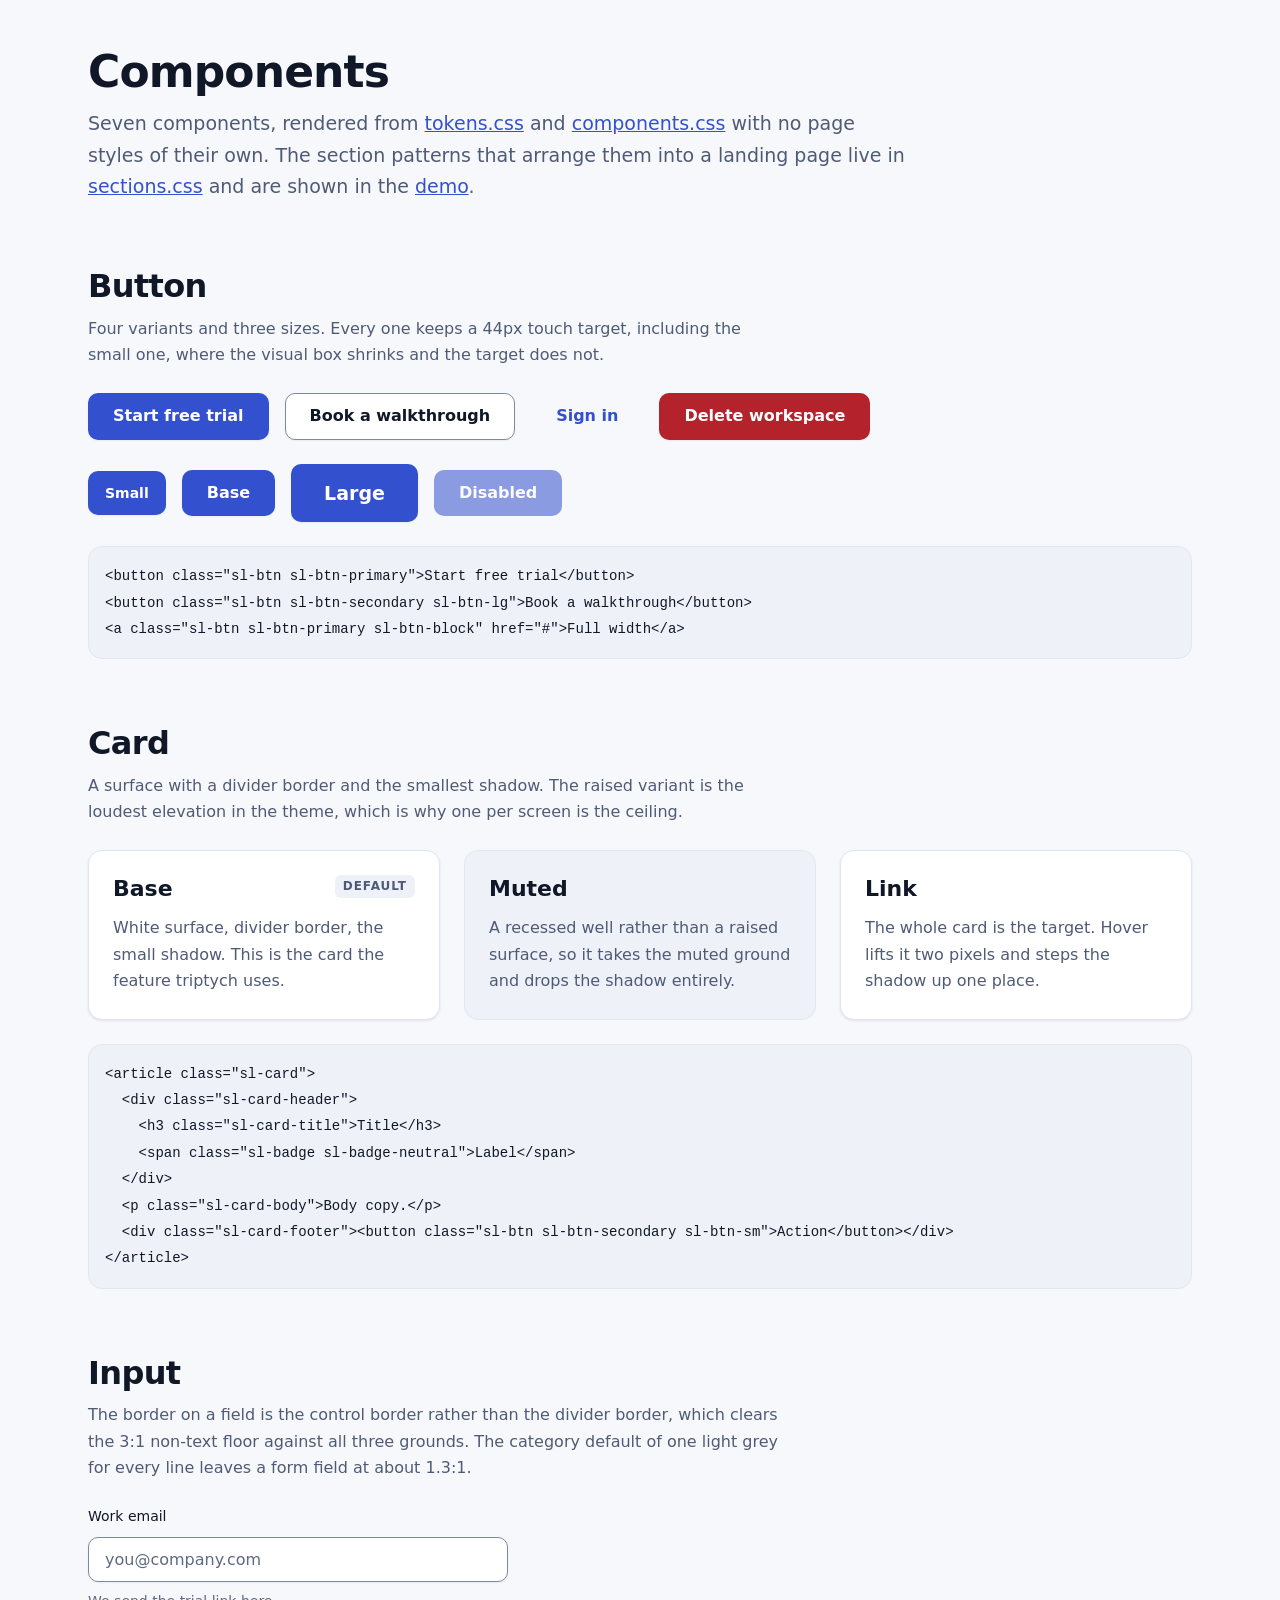
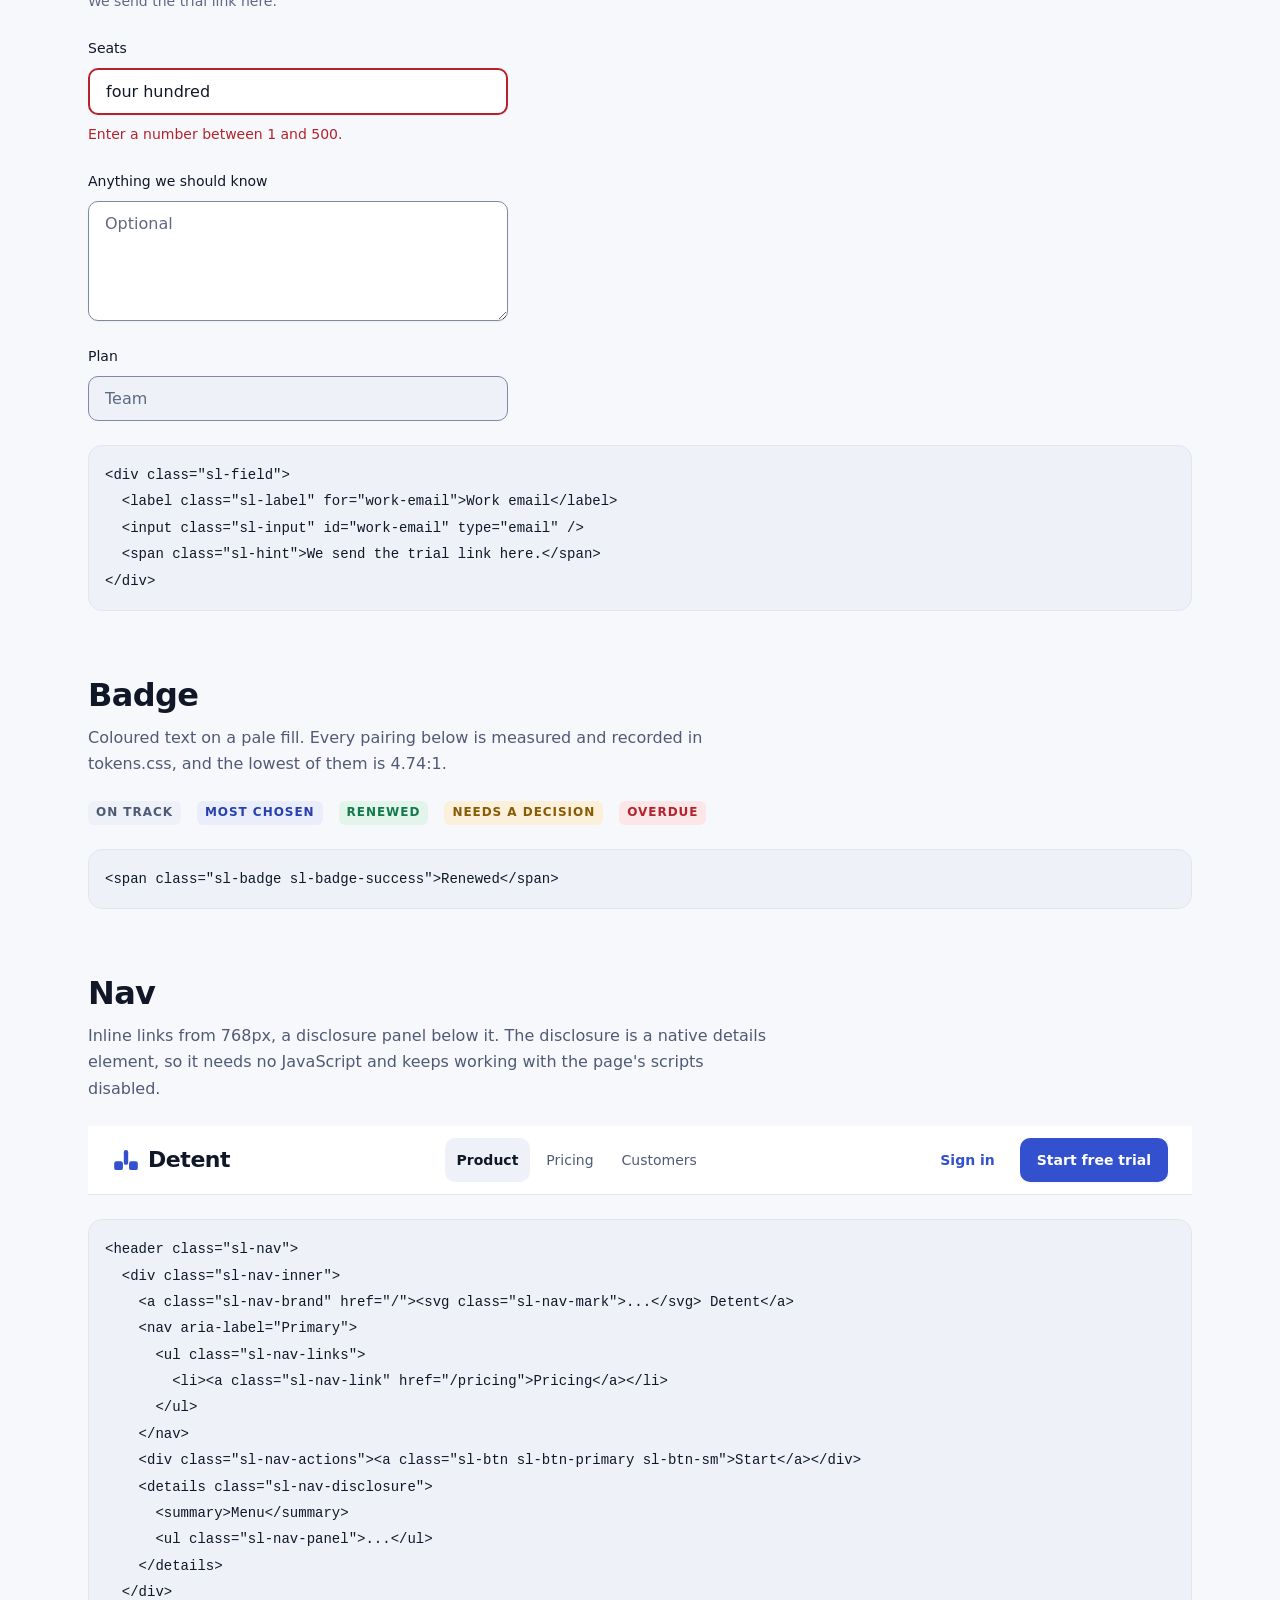
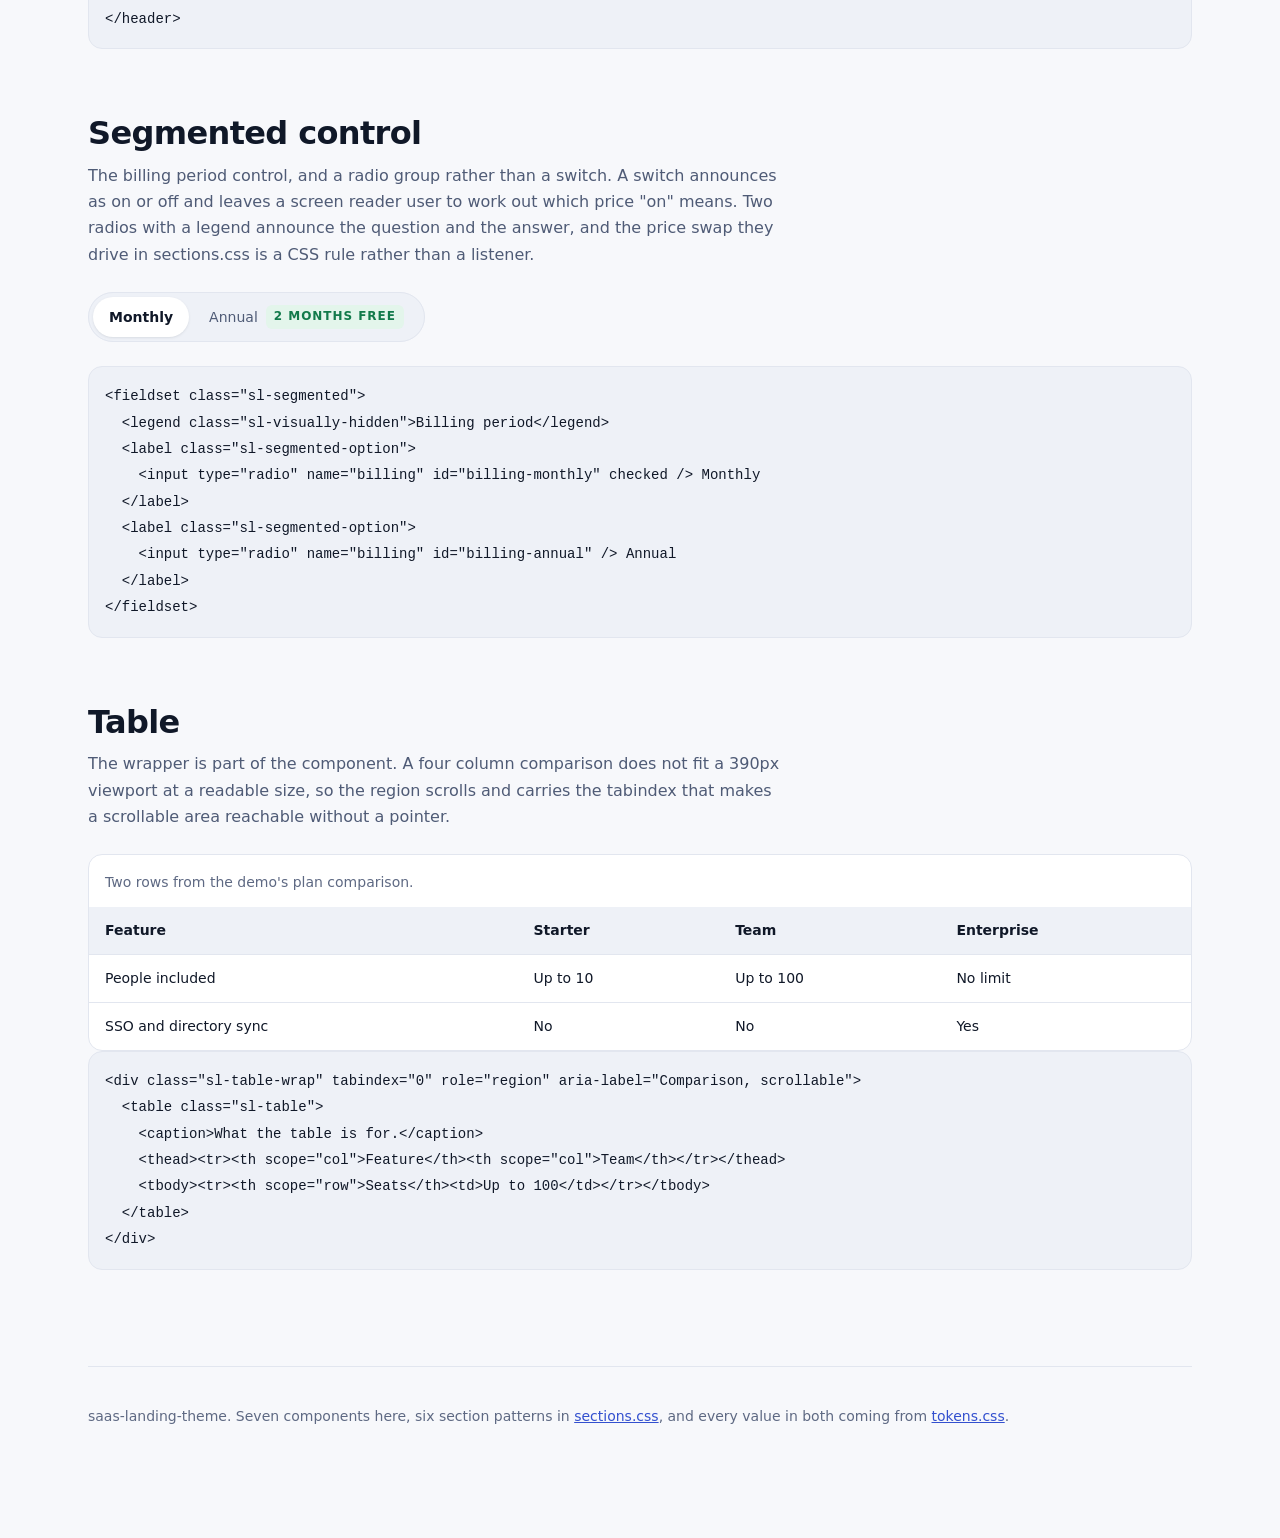
==== components/index.html @ eacadf8d "feat(components): seven components, the section layer, and Detent Seven components rather than the f" ====
<!doctype html>
<html lang="en">
  <head>
    <meta charset="utf-8" />
    <meta name="viewport" content="width=device-width, initial-scale=1" />
    <title>Components | saas-landing-theme</title>
    <meta
      name="description"
      content="The seven components of saas-landing-theme, rendered live with the markup to copy."
    />

    <!-- The real token file and the real component file, in that order. This
         page holds no copy of either. -->
    <link rel="stylesheet" href="../tokens/tokens.css" />
    <link rel="stylesheet" href="./components.css" />

    <style>
      /* Page chrome for this gallery only. Tokens throughout, no literals. */
      *,
      *::before,
      *::after {
        box-sizing: border-box;
      }

      body {
        margin: 0;
        background: var(--sl-ground);
        color: var(--sl-ink);
        font-family: var(--sl-font-sans);
        font-size: var(--sl-text-body);
        line-height: var(--sl-leading-body);
        -webkit-font-smoothing: antialiased;
      }

      .wrap {
        max-width: var(--sl-container);
        margin: 0 auto;
        padding: var(--sl-space-12) var(--sl-space-4) var(--sl-space-24);
      }

      @media (min-width: 768px) {
        .wrap {
          padding-left: var(--sl-space-6);
          padding-right: var(--sl-space-6);
        }
      }

      h1 {
        margin: 0 0 var(--sl-space-3);
        font-size: var(--sl-text-h1);
        font-weight: var(--sl-weight-bold);
        line-height: var(--sl-leading-tight);
        letter-spacing: var(--sl-tracking-tight);
      }

      .page-lead {
        max-width: var(--sl-measure);
        margin: 0 0 var(--sl-space-12);
        font-size: var(--sl-text-lead);
        color: var(--sl-ink-muted);
      }

      section {
        margin-top: var(--sl-space-16);
      }

      h2 {
        margin: 0 0 var(--sl-space-2);
        font-size: var(--sl-text-h2);
        font-weight: var(--sl-weight-bold);
        line-height: var(--sl-leading-snug);
        letter-spacing: var(--sl-tracking-tight);
      }

      .note {
        max-width: var(--sl-measure);
        margin: 0 0 var(--sl-space-6);
        color: var(--sl-ink-muted);
      }

      .row {
        display: flex;
        flex-wrap: wrap;
        align-items: center;
        gap: var(--sl-space-4);
        margin-bottom: var(--sl-space-6);
      }

      .grid {
        display: grid;
        gap: var(--sl-space-6);
        margin-bottom: var(--sl-space-6);
        grid-template-columns: 1fr;
      }

      @media (min-width: 768px) {
        .grid {
          grid-template-columns: var(--sl-grid-triptych);
        }
      }

      .stack {
        display: grid;
        gap: var(--sl-space-6);
        max-width: 420px;
        margin-bottom: var(--sl-space-6);
      }

      pre {
        overflow-x: auto;
        margin: 0;
        padding: var(--sl-space-4);
        background: var(--sl-surface-muted);
        border: var(--sl-border-width) solid var(--sl-border);
        border-radius: var(--sl-radius-lg);
      }

      code {
        font-family: var(--sl-font-mono);
        font-size: var(--sl-text-sm);
        line-height: var(--sl-leading-body);
      }

      a {
        color: var(--sl-brand);
      }

      footer {
        margin-top: var(--sl-space-24);
        padding-top: var(--sl-space-6);
        border-top: var(--sl-border-width) solid var(--sl-border);
        color: var(--sl-ink-subtle);
        font-size: var(--sl-text-sm);
      }
    </style>
  </head>

  <body>
    <div class="wrap">
      <h1>Components</h1>
      <p class="page-lead">
        Seven components, rendered from
        <a href="../tokens/tokens.css">tokens.css</a> and
        <a href="./components.css">components.css</a> with no page styles of
        their own. The section patterns that arrange them into a landing page
        live in <a href="./sections.css">sections.css</a> and are shown in the
        <a href="../demo/index.html">demo</a>.
      </p>

      <!-- ================================================================ -->
      <section id="button">
        <h2>Button</h2>
        <p class="note">
          Four variants and three sizes. Every one keeps a 44px touch target,
          including the small one, where the visual box shrinks and the target
          does not.
        </p>

        <div class="row">
          <button class="sl-btn sl-btn-primary" type="button">Start free trial</button>
          <button class="sl-btn sl-btn-secondary" type="button">Book a walkthrough</button>
          <button class="sl-btn sl-btn-ghost" type="button">Sign in</button>
          <button class="sl-btn sl-btn-danger" type="button">Delete workspace</button>
        </div>

        <div class="row">
          <button class="sl-btn sl-btn-primary sl-btn-sm" type="button">Small</button>
          <button class="sl-btn sl-btn-primary" type="button">Base</button>
          <button class="sl-btn sl-btn-primary sl-btn-lg" type="button">Large</button>
          <button class="sl-btn sl-btn-primary" type="button" disabled>Disabled</button>
        </div>

        <pre><code>&lt;button class="sl-btn sl-btn-primary"&gt;Start free trial&lt;/button&gt;
&lt;button class="sl-btn sl-btn-secondary sl-btn-lg"&gt;Book a walkthrough&lt;/button&gt;
&lt;a class="sl-btn sl-btn-primary sl-btn-block" href="#"&gt;Full width&lt;/a&gt;</code></pre>
      </section>

      <!-- ================================================================ -->
      <section id="card">
        <h2>Card</h2>
        <p class="note">
          A surface with a divider border and the smallest shadow. The raised
          variant is the loudest elevation in the theme, which is why one per
          screen is the ceiling.
        </p>

        <div class="grid">
          <article class="sl-card">
            <div class="sl-card-header">
              <h3 class="sl-card-title">Base</h3>
              <span class="sl-badge sl-badge-neutral">Default</span>
            </div>
            <p class="sl-card-body">
              White surface, divider border, the small shadow. This is the
              card the feature triptych uses.
            </p>
          </article>

          <article class="sl-card sl-card-muted">
            <div class="sl-card-header">
              <h3 class="sl-card-title">Muted</h3>
            </div>
            <p class="sl-card-body">
              A recessed well rather than a raised surface, so it takes the
              muted ground and drops the shadow entirely.
            </p>
          </article>

          <a class="sl-card sl-card-link" href="#card">
            <div class="sl-card-header">
              <h3 class="sl-card-title">Link</h3>
            </div>
            <p class="sl-card-body">
              The whole card is the target. Hover lifts it two pixels and
              steps the shadow up one place.
            </p>
          </a>
        </div>

        <pre><code>&lt;article class="sl-card"&gt;
  &lt;div class="sl-card-header"&gt;
    &lt;h3 class="sl-card-title"&gt;Title&lt;/h3&gt;
    &lt;span class="sl-badge sl-badge-neutral"&gt;Label&lt;/span&gt;
  &lt;/div&gt;
  &lt;p class="sl-card-body"&gt;Body copy.&lt;/p&gt;
  &lt;div class="sl-card-footer"&gt;&lt;button class="sl-btn sl-btn-secondary sl-btn-sm"&gt;Action&lt;/button&gt;&lt;/div&gt;
&lt;/article&gt;</code></pre>
      </section>

      <!-- ================================================================ -->
      <section id="input">
        <h2>Input</h2>
        <p class="note">
          The border on a field is the control border rather than the divider
          border, which clears the 3:1 non-text floor against all three
          grounds. The category default of one light grey for every line
          leaves a form field at about 1.3:1.
        </p>

        <div class="stack">
          <div class="sl-field">
            <label class="sl-label" for="work-email">Work email</label>
            <input class="sl-input" id="work-email" type="email" placeholder="you@company.com" />
            <span class="sl-hint">We send the trial link here.</span>
          </div>

          <div class="sl-field">
            <label class="sl-label" for="seats">Seats</label>
            <input
              class="sl-input"
              id="seats"
              type="text"
              value="four hundred"
              aria-invalid="true"
              aria-describedby="seats-error"
            />
            <span class="sl-error" id="seats-error">Enter a number between 1 and 500.</span>
          </div>

          <div class="sl-field">
            <label class="sl-label" for="notes">Anything we should know</label>
            <textarea class="sl-input" id="notes" rows="3" placeholder="Optional"></textarea>
          </div>

          <div class="sl-field">
            <label class="sl-label" for="plan-locked">Plan</label>
            <input class="sl-input" id="plan-locked" type="text" value="Team" disabled />
          </div>
        </div>

        <pre><code>&lt;div class="sl-field"&gt;
  &lt;label class="sl-label" for="work-email"&gt;Work email&lt;/label&gt;
  &lt;input class="sl-input" id="work-email" type="email" /&gt;
  &lt;span class="sl-hint"&gt;We send the trial link here.&lt;/span&gt;
&lt;/div&gt;</code></pre>
      </section>

      <!-- ================================================================ -->
      <section id="badge">
        <h2>Badge</h2>
        <p class="note">
          Coloured text on a pale fill. Every pairing below is measured and
          recorded in tokens.css, and the lowest of them is 4.74:1.
        </p>

        <div class="row">
          <span class="sl-badge sl-badge-neutral">On track</span>
          <span class="sl-badge sl-badge-brand">Most chosen</span>
          <span class="sl-badge sl-badge-success">Renewed</span>
          <span class="sl-badge sl-badge-warning">Needs a decision</span>
          <span class="sl-badge sl-badge-danger">Overdue</span>
        </div>

        <pre><code>&lt;span class="sl-badge sl-badge-success"&gt;Renewed&lt;/span&gt;</code></pre>
      </section>

      <!-- ================================================================ -->
      <section id="nav">
        <h2>Nav</h2>
        <p class="note">
          Inline links from 768px, a disclosure panel below it. The disclosure
          is a native details element, so it needs no JavaScript and keeps
          working with the page's scripts disabled.
        </p>

        <div style="margin-bottom: var(--sl-space-6)">
          <header class="sl-nav" style="position: static">
            <div class="sl-nav-inner">
              <a class="sl-nav-brand" href="#nav">
                <svg class="sl-nav-mark" viewBox="0 0 32 32" fill="currentColor" aria-hidden="true">
                  <rect x="2.5" y="17.5" width="10" height="10" rx="2.5" />
                  <rect x="19.5" y="17.5" width="10" height="10" rx="2.5" />
                  <rect x="13.5" y="4.5" width="5" height="17" rx="2.5" />
                </svg>
                Detent
              </a>

              <nav aria-label="Gallery example">
                <ul class="sl-nav-links">
                  <li><a class="sl-nav-link" href="#nav" aria-current="page">Product</a></li>
                  <li><a class="sl-nav-link" href="#nav">Pricing</a></li>
                  <li><a class="sl-nav-link" href="#nav">Customers</a></li>
                </ul>
              </nav>

              <div class="sl-nav-actions">
                <a class="sl-btn sl-btn-ghost sl-btn-sm" href="#nav">Sign in</a>
                <a class="sl-btn sl-btn-primary sl-btn-sm" href="#nav">Start free trial</a>
              </div>

              <details class="sl-nav-disclosure">
                <summary>Menu</summary>
                <ul class="sl-nav-panel">
                  <li><a class="sl-nav-link" href="#nav" aria-current="page">Product</a></li>
                  <li><a class="sl-nav-link" href="#nav">Pricing</a></li>
                  <li><a class="sl-nav-link" href="#nav">Customers</a></li>
                </ul>
              </details>
            </div>
          </header>
        </div>

        <pre><code>&lt;header class="sl-nav"&gt;
  &lt;div class="sl-nav-inner"&gt;
    &lt;a class="sl-nav-brand" href="/"&gt;&lt;svg class="sl-nav-mark"&gt;...&lt;/svg&gt; Detent&lt;/a&gt;
    &lt;nav aria-label="Primary"&gt;
      &lt;ul class="sl-nav-links"&gt;
        &lt;li&gt;&lt;a class="sl-nav-link" href="/pricing"&gt;Pricing&lt;/a&gt;&lt;/li&gt;
      &lt;/ul&gt;
    &lt;/nav&gt;
    &lt;div class="sl-nav-actions"&gt;&lt;a class="sl-btn sl-btn-primary sl-btn-sm"&gt;Start&lt;/a&gt;&lt;/div&gt;
    &lt;details class="sl-nav-disclosure"&gt;
      &lt;summary&gt;Menu&lt;/summary&gt;
      &lt;ul class="sl-nav-panel"&gt;...&lt;/ul&gt;
    &lt;/details&gt;
  &lt;/div&gt;
&lt;/header&gt;</code></pre>
      </section>

      <!-- ================================================================ -->
      <section id="segmented">
        <h2>Segmented control</h2>
        <p class="note">
          The billing period control, and a radio group rather than a switch.
          A switch announces as on or off and leaves a screen reader user to
          work out which price "on" means. Two radios with a legend announce
          the question and the answer, and the price swap they drive in
          sections.css is a CSS rule rather than a listener.
        </p>

        <div class="row">
          <fieldset class="sl-segmented">
            <legend class="sl-visually-hidden">Billing period</legend>
            <label class="sl-segmented-option">
              <input type="radio" name="gallery-billing" checked />
              Monthly
            </label>
            <label class="sl-segmented-option">
              <input type="radio" name="gallery-billing" />
              Annual
              <span class="sl-badge sl-badge-success">2 months free</span>
            </label>
          </fieldset>
        </div>

        <pre><code>&lt;fieldset class="sl-segmented"&gt;
  &lt;legend class="sl-visually-hidden"&gt;Billing period&lt;/legend&gt;
  &lt;label class="sl-segmented-option"&gt;
    &lt;input type="radio" name="billing" id="billing-monthly" checked /&gt; Monthly
  &lt;/label&gt;
  &lt;label class="sl-segmented-option"&gt;
    &lt;input type="radio" name="billing" id="billing-annual" /&gt; Annual
  &lt;/label&gt;
&lt;/fieldset&gt;</code></pre>
      </section>

      <!-- ================================================================ -->
      <section id="table">
        <h2>Table</h2>
        <p class="note">
          The wrapper is part of the component. A four column comparison does
          not fit a 390px viewport at a readable size, so the region scrolls
          and carries the tabindex that makes a scrollable area reachable
          without a pointer.
        </p>

        <div class="sl-table-wrap" tabindex="0" role="region" aria-label="Example comparison, scrollable">
          <table class="sl-table">
            <caption>Two rows from the demo's plan comparison.</caption>
            <thead>
              <tr>
                <th scope="col">Feature</th>
                <th scope="col">Starter</th>
                <th scope="col">Team</th>
                <th scope="col">Enterprise</th>
              </tr>
            </thead>
            <tbody>
              <tr>
                <th scope="row">People included</th>
                <td class="sl-table-num">Up to 10</td>
                <td class="sl-table-num">Up to 100</td>
                <td>No limit</td>
              </tr>
              <tr>
                <th scope="row">SSO and directory sync</th>
                <td>No</td>
                <td>No</td>
                <td>Yes</td>
              </tr>
            </tbody>
          </table>
        </div>

        <pre><code>&lt;div class="sl-table-wrap" tabindex="0" role="region" aria-label="Comparison, scrollable"&gt;
  &lt;table class="sl-table"&gt;
    &lt;caption&gt;What the table is for.&lt;/caption&gt;
    &lt;thead&gt;&lt;tr&gt;&lt;th scope="col"&gt;Feature&lt;/th&gt;&lt;th scope="col"&gt;Team&lt;/th&gt;&lt;/tr&gt;&lt;/thead&gt;
    &lt;tbody&gt;&lt;tr&gt;&lt;th scope="row"&gt;Seats&lt;/th&gt;&lt;td&gt;Up to 100&lt;/td&gt;&lt;/tr&gt;&lt;/tbody&gt;
  &lt;/table&gt;
&lt;/div&gt;</code></pre>
      </section>

      <footer>
        <p>
          saas-landing-theme. Seven components here, six section patterns in
          <a href="./sections.css">sections.css</a>, and every value in both
          coming from <a href="../tokens/tokens.css">tokens.css</a>.
        </p>
      </footer>
    </div>
  </body>
</html>
---- tokens/tokens.css ----
/* ==========================================================================
   saas-landing-theme / tokens
   --------------------------------------------------------------------------
   This file is the single source of truth. Every literal value in the theme
   lives here exactly once. The Tailwind adapters next to it (theme.css for
   v4, preset.js for v3) hold no values of their own; they point at these
   custom properties with var().

   Each group is annotated with the creative-direction axis the choice serves.
   The four axes are tone register, aesthetic philosophy, audience
   relationship, and sensory ambition. Read them at
   https://rampstack.co/framework/creative-direction

   This register is the category convention, so the tokens carry no unusual
   value. What they carry is the arithmetic: a spacing scale that stays on
   one rhythm, a type scale with real distance between steps, and colours
   measured rather than eyeballed. Contrast ratios in the comments are WCAG
   2.1 relative-luminance figures against the ground or the fill named. Every
   text pairing here clears AA, and every line that has to be seen to operate
   a control clears the 3:1 non-text floor.
   ========================================================================== */

:root {
  /* ----------------------------------------------------------------------
     GROUND AND INK
     Aesthetic philosophy axis. A cool near-white rather than pure white, so
     a white card reads as a raised surface without needing a heavy shadow to
     say so. That one relationship is what lets the elevation stay as light
     as it does further down this file. Ink is a blued near-black; a pure
     #000 on a cool ground reads as a rendering artifact rather than as text.
     ---------------------------------------------------------------------- */
  --sl-ground: #f7f8fb;         /* page background */
  --sl-surface: #ffffff;        /* cards, panels, the nav bar */
  --sl-surface-muted: #eef1f7;  /* table stripes, code, recessed wells */
  --sl-surface-invert: #1b2a63; /* the one dark band per page */

  --sl-ink: #101828;            /* headings and body. 16.71:1 on ground */
  --sl-ink-muted: #4f5b76;      /* supporting prose. 6.40:1 on ground */
  --sl-ink-subtle: #5e6983;     /* captions, legal, table labels. 5.17:1 on ground */
  --sl-ink-invert: #ffffff;     /* on surface-invert: 13.48:1 */
  --sl-ink-invert-muted: #c9d3f5; /* on surface-invert:  9.06:1 */

  /* ----------------------------------------------------------------------
     THE BRAND ACCENT
     Tone register axis. One accent, three values, no second hue. A landing
     page in this register asks the reader to find the primary action on
     every screen, and a palette with two competing accents makes that a
     search. The blue is a shade off the category default on purpose: warm
     enough to read as chosen, conventional enough that nobody has to learn
     what it means.
     ---------------------------------------------------------------------- */
  --sl-brand: #3350cf;          /* white text: 6.58:1. On ground: 6.20:1 */
  --sl-brand-strong: #2740ad;   /* hover and active. White text: 8.67:1 */
  --sl-brand-soft: #eaeefc;     /* badge and callout fill. Brand text on it: 5.69:1 */
  --sl-brand-ink: #ffffff;

  /* ----------------------------------------------------------------------
     SEMANTIC COLOURS
     Aesthetic philosophy axis. Three states, each a text-weight colour with
     a pale fill to sit on, because the badge in this register is coloured
     text on a tint rather than a saturated block. The text colour is the one
     measured; the fill is chosen to keep it above 4.5:1.
     ---------------------------------------------------------------------- */
  --sl-success: #127a4b;        /* on its soft fill: 4.74:1. On surface: 5.37:1 */
  --sl-success-soft: #e3f5eb;
  --sl-warning: #8a5a05;        /* on its soft fill: 5.24:1. On surface: 5.92:1 */
  --sl-warning-soft: #fbf0da;
  --sl-danger: #b4232c;         /* on its soft fill: 5.50:1. On surface: 6.53:1 */
  --sl-danger-soft: #fbe7e8;
  --sl-danger-ink: #ffffff;     /* on danger: 6.53:1 */

  /* ----------------------------------------------------------------------
     LINES
     Audience relationship axis. Two border colours, and the split between
     them is the part of this register that most implementations get wrong.
     A divider is decoration and may be as light as it likes. A line that
     tells the reader where an input begins is information, and WCAG 1.4.11
     puts a 3:1 floor under it. The category default of a single #d1d5db for
     both fails that floor at about 1.3:1, which is why form fields on so
     many otherwise careful sites disappear in daylight.
     ---------------------------------------------------------------------- */
  --sl-border: #e2e6ef;         /* dividers and card edges. Decorative */
  --sl-border-control: #7d8aa2; /* inputs and controls. 3.48:1 on surface, 3.28:1 on ground */

  --sl-border-width: 1px;       /* the working weight */
  --sl-border-width-strong: 2px;/* the selected plan, the focused field */

  /* ----------------------------------------------------------------------
     ELEVATION
     Sensory ambition axis. Four steps, none above 0.12 alpha, all of them
     small. The shadow in this register separates a surface from the ground
     and stops there; a large soft shadow reads as a card floating in a room
     and moves the page toward a position it is not at. Each step is two
     shadows, a tight contact shadow and a wider ambient one, which is what
     keeps the edge crisp while the spread stays soft.
     ---------------------------------------------------------------------- */
  --sl-shadow-xs: 0 1px 2px 0 rgba(16, 24, 40, 0.05);
  --sl-shadow-sm: 0 1px 3px 0 rgba(16, 24, 40, 0.08),
    0 1px 2px -1px rgba(16, 24, 40, 0.06);
  --sl-shadow-md: 0 4px 12px -2px rgba(16, 24, 40, 0.10),
    0 2px 4px -2px rgba(16, 24, 40, 0.06);
  --sl-shadow-lg: 0 12px 28px -6px rgba(16, 24, 40, 0.12),
    0 4px 8px -4px rgba(16, 24, 40, 0.06);

  /* ----------------------------------------------------------------------
     GRADIENT
     Sensory ambition axis. Two gradients in the whole theme, both of them
     washes rather than events. The ground wash runs the brand tint out of
     the top of the page over about six hundred pixels, which is long enough
     that the reader registers warmth without being able to point at where it
     ends. The invert wash gives the dark band a direction to sit on.
     ---------------------------------------------------------------------- */
  --sl-gradient-ground: linear-gradient(
    180deg,
    var(--sl-brand-soft) 0%,
    var(--sl-ground) 100%
  );
  --sl-gradient-invert: linear-gradient(
    135deg,
    var(--sl-surface-invert) 0%,
    var(--sl-brand-strong) 100%
  );

  /* ----------------------------------------------------------------------
     RADIUS
     Audience relationship axis. Medium radii are the Peer setting. Square
     corners address the reader as an operator working a console; pill
     corners on a button address them as someone being sold to. The scale
     climbs with the size of the box so the visual curve stays constant:
     a 10px radius on a 44px button and a 20px radius on a 480px card read
     as the same corner.
     ---------------------------------------------------------------------- */
  --sl-radius-sm: 6px;      /* badges, chips, table cells */
  --sl-radius: 10px;        /* buttons, inputs, segmented controls */
  --sl-radius-lg: 14px;     /* cards, panels */
  --sl-radius-xl: 20px;     /* the pricing plan, the product frame */
  --sl-radius-pill: 999px;  /* avatars and the billing switch track only */

  /* ----------------------------------------------------------------------
     TYPE
     Tone register axis. System fonts, so the theme loads no webfont and
     makes no network request. The scale is where a Conversational tone gets
     made: the step from body to lead is small enough to read as the same
     voice speaking, and the step from h2 to display is large enough that the
     hero does not have to shout to be the hero. Weights stop at 700, because
     an 800 display weight against 400 body is the jump that reads as
     Playful, and this register is one position warmer than measured, not
     two.
     ---------------------------------------------------------------------- */
  --sl-font-sans: ui-sans-serif, system-ui, -apple-system, "Segoe UI", Roboto,
    "Helvetica Neue", Arial, sans-serif;
  --sl-font-mono: ui-monospace, SFMono-Regular, "SF Mono", Menlo, Consolas,
    "Liberation Mono", monospace;

  --sl-weight-body: 400;
  --sl-weight-medium: 500;
  --sl-weight-semibold: 600;
  --sl-weight-bold: 700;

  --sl-text-display: 3.5rem;   /* 56px, the hero headline */
  --sl-text-h1: 2.75rem;       /* 44px */
  --sl-text-h2: 2rem;          /* 32px, the section headline */
  --sl-text-h3: 1.375rem;      /* 22px, the card and plan title */
  --sl-text-lead: 1.1875rem;   /* 19px, the sentence under a headline */
  --sl-text-body: 1rem;        /* 16px, the floor for form inputs on iOS */
  --sl-text-sm: 0.875rem;      /* 14px, the floor for any body content */
  --sl-text-xs: 0.75rem;       /* 12px, eyebrows and badges only, never prose */

  --sl-leading-tight: 1.1;   /* display and h1 */
  --sl-leading-snug: 1.3;    /* h2, h3, card titles */
  --sl-leading-body: 1.65;   /* prose, and the reason the page feels calm */

  --sl-tracking-tight: -0.02em; /* display sizes only */
  --sl-tracking-wide: 0.08em;   /* the eyebrow above a section headline */

  /* ----------------------------------------------------------------------
     SPACE
     Aesthetic philosophy axis. A 4px base with the awkward steps left out,
     so there is one obvious answer at every size and no argument about
     whether a gap is 20px or 24px. Section rhythm is the number that carries
     this register: 96px between sections on desktop and 64px on mobile is
     what separates a page that reads as composed from one that reads as
     stacked. The two values ship as separate tokens rather than as one token
     behind a media query, so a consumer can see both numbers.
     ---------------------------------------------------------------------- */
  --sl-space-1: 4px;
  --sl-space-2: 8px;
  --sl-space-3: 12px;
  --sl-space-4: 16px;
  --sl-space-6: 24px;
  --sl-space-8: 32px;
  --sl-space-12: 48px;
  --sl-space-16: 64px;
  --sl-space-24: 96px;
  --sl-space-32: 128px;

  --sl-section-y: 64px;        /* section padding, narrow viewports */
  --sl-section-y-wide: 96px;   /* section padding, 768px and up */
  --sl-hero-y: 96px;           /* the hero gets one step more, both ways */
  --sl-hero-y-wide: 128px;

  /* The two arrangements the section layer uses. They are track lists rather
     than column counts on purpose: a count is a number a consumer has to turn
     into a grid, and every place that conversion happens is a place the count
     and the layout can drift apart. Handing over the tracks means the Tailwind
     adapters can map these into a real grid-cols utility, which a bare 3
     cannot be mapped into at all. */
  --sl-grid-triptych: repeat(3, minmax(0, 1fr));
  --sl-grid-pair: repeat(2, minmax(0, 1fr));

  --sl-measure: 68ch;             /* prose measure */
  --sl-container: 1152px;         /* page max width */
  --sl-container-narrow: 720px;   /* FAQ, legal, anything read line by line */

  /* ----------------------------------------------------------------------
     MOTION
     Sensory ambition axis. Two durations and one curve. Hover states move at
     160ms, which is fast enough to feel attached to the pointer; the
     disclosure and the billing switch take 240ms, because a thing that
     changes size needs longer to stay legible while it does. The lift is two
     pixels. Anything larger turns a hover into an event.
     ---------------------------------------------------------------------- */
  --sl-duration: 160ms;
  --sl-duration-slow: 240ms;
  --sl-ease: cubic-bezier(0.2, 0, 0.2, 1);
  --sl-lift: 2px;

  /* ----------------------------------------------------------------------
     FOCUS
     Audience relationship axis. The ring is the brand colour at 6.20:1
     against the ground, offset outside the element so it never sits on top
     of the border it is announcing. Offsetting also means the ring works on
     the dark band, where a ring drawn inside a filled button would vanish.
     ---------------------------------------------------------------------- */
  --sl-ring: var(--sl-brand);
  --sl-ring-width: 2px;
  --sl-ring-offset: 2px;

  /* ----------------------------------------------------------------------
     SECTION LAYER: PROOF AND PRICING
     Aesthetic philosophy axis. These four belong to the section patterns in
     components/sections.css rather than to any single component, and they
     are the numbers that decide whether those patterns read as composed.
     The logo height is the one to watch: customer marks vary in aspect
     ratio, and setting a common height rather than a common width is what
     makes a row of them sit on one optical line.
     ---------------------------------------------------------------------- */
  --sl-logo-height: 26px;      /* the proof strip, every mark on one line */
  --sl-plan-raise: 8px;        /* how far the recommended plan sits above its row */
  --sl-frame-bar: 34px;        /* the product frame's title bar */
  --sl-avatar: 40px;           /* the testimonial portrait */

  /* The sticky nav's height, rounded up to the next spacing step. Sections use
     it as scroll-margin so an anchor jump does not land with the heading
     already under the bar. It is a separate number from any nav token because
     the bar's height comes from its contents; if you change the nav's padding
     or its button size, measure it again. */
  --sl-nav-offset: 72px;

  /* The width below which the comparison table stops being a table. Four
     columns in 358px is four columns of wrapped fragments, so the table keeps
     this width and the region scrolls instead. */
  --sl-table-min: 640px;
}

/* Anyone who has asked the operating system to stop animating gets a theme
   with no motion at all. Every transition in this theme is a hover, a lift or
   a disclosure, and none of them carries information the reader would lose. */
@media (prefers-reduced-motion: reduce) {
  :root {
    --sl-duration: 1ms;
    --sl-duration-slow: 1ms;
    --sl-lift: 0px;
  }
}
---- components/components.css ----
/* ==========================================================================
   saas-landing-theme / components
   --------------------------------------------------------------------------
   Seven components: button, card, input, badge, nav, segmented control,
   table.

   That is two more than the sibling themes in this collection ship, and the
   two extras are here because the section patterns in sections.css need
   them. A pricing section needs a billing period control and a feature
   comparison needs a table, and neither is something a consumer of this
   theme should have to invent to use the pattern the theme is named for.

   Every value here is a var() reference to tokens.css. There is not one
   colour literal in this file, which is what makes retheming a matter of
   editing one file rather than auditing seven.

   The class names follow the shadcn shape: one base class carrying the
   structure, one variant class carrying the intent (sl-btn + sl-btn-primary).
   If you are on shadcn already, these map onto its variant prop directly.

   Requires tokens.css to be loaded first. Load it explicitly rather than
   letting this file pull it in, so the dependency is visible at the call site:

     <link rel="stylesheet" href="tokens/tokens.css" />
     <link rel="stylesheet" href="components/components.css" />
   ========================================================================== */

/* --------------------------------------------------------------------------
   Shared behavior
   The focus ring is one rule reused by every component, offset outside the
   element so it never sits on the border it is announcing. Hover lifts by two
   pixels; nothing in this theme presses.
   -------------------------------------------------------------------------- */
.sl-focusable:focus-visible {
  outline: var(--sl-ring-width) solid var(--sl-ring);
  outline-offset: var(--sl-ring-offset);
}

/* A label that screen readers get and sighted readers do not. The segmented
   control needs one for its legend, and the demo needs one for its skip link,
   so it lives here rather than being redeclared on every page. */
.sl-visually-hidden {
  position: absolute;
  width: 1px;
  height: 1px;
  padding: 0;
  margin: -1px;
  overflow: hidden;
  clip-path: inset(50%);
  white-space: nowrap;
  border: 0;
}

/* ==========================================================================
   BUTTON
   Variants: sl-btn-primary, sl-btn-secondary, sl-btn-ghost, sl-btn-danger
   Sizes:    sl-btn-sm, (base), sl-btn-lg
   ========================================================================== */
.sl-btn {
  /* 44px minimum on both axes. Anything smaller fails on a real thumb. */
  display: inline-flex;
  align-items: center;
  justify-content: center;
  gap: var(--sl-space-2);
  min-height: 44px;
  padding: var(--sl-space-3) var(--sl-space-6);

  font-family: var(--sl-font-sans);
  font-size: var(--sl-text-body);
  font-weight: var(--sl-weight-semibold);
  line-height: var(--sl-leading-snug);
  text-align: center;
  text-decoration: none;
  white-space: nowrap;

  border: var(--sl-border-width) solid transparent;
  border-radius: var(--sl-radius);
  cursor: pointer;

  transition:
    background-color var(--sl-duration) var(--sl-ease),
    border-color var(--sl-duration) var(--sl-ease),
    box-shadow var(--sl-duration) var(--sl-ease);
}

.sl-btn:focus-visible {
  outline: var(--sl-ring-width) solid var(--sl-ring);
  outline-offset: var(--sl-ring-offset);
}

.sl-btn:disabled,
.sl-btn[aria-disabled="true"] {
  opacity: 0.55;
  cursor: not-allowed;
  box-shadow: none;
}

.sl-btn-primary {
  background: var(--sl-brand);
  color: var(--sl-brand-ink);
  box-shadow: var(--sl-shadow-xs);
}

.sl-btn-primary:hover:not(:disabled) {
  background: var(--sl-brand-strong);
}

/* The secondary is a real surface, so it takes the control border rather than
   the divider border. A reader has to be able to see where it starts. */
.sl-btn-secondary {
  background: var(--sl-surface);
  color: var(--sl-ink);
  border-color: var(--sl-border-control);
  box-shadow: var(--sl-shadow-xs);
}

.sl-btn-secondary:hover:not(:disabled) {
  background: var(--sl-surface-muted);
}

.sl-btn-ghost {
  background: transparent;
  color: var(--sl-brand);
}

.sl-btn-ghost:hover:not(:disabled) {
  background: var(--sl-brand-soft);
}

.sl-btn-danger {
  background: var(--sl-danger);
  color: var(--sl-danger-ink);
  box-shadow: var(--sl-shadow-xs);
}

.sl-btn-sm {
  min-height: 44px; /* the visual box shrinks, the touch target does not */
  padding: var(--sl-space-2) var(--sl-space-4);
  font-size: var(--sl-text-sm);
}

.sl-btn-lg {
  min-height: 52px;
  padding: var(--sl-space-4) var(--sl-space-8);
  font-size: var(--sl-text-lead);
}

.sl-btn-block {
  display: flex;
  width: 100%;
}

/* On the dark band the primary would be brand on brand, so the button inverts
   and the ground becomes the fill. */
.sl-btn-invert {
  background: var(--sl-ink-invert);
  color: var(--sl-brand-strong);
}

.sl-btn-invert:hover:not(:disabled) {
  background: var(--sl-brand-soft);
}

/* ==========================================================================
   CARD
   Variants: (base), sl-card-muted, sl-card-raised
   Parts:    sl-card-header, sl-card-title, sl-card-body, sl-card-footer
   ========================================================================== */
.sl-card {
  display: flex;
  flex-direction: column;
  background: var(--sl-surface);
  color: var(--sl-ink);
  border: var(--sl-border-width) solid var(--sl-border);
  border-radius: var(--sl-radius-lg);
  box-shadow: var(--sl-shadow-sm);
  padding: var(--sl-space-6);
}

.sl-card-muted {
  background: var(--sl-surface-muted);
  box-shadow: none;
}

/* One raised card per screen. The heavier shadow is the theme's loudest
   elevation and it stops meaning anything the second time it appears. */
.sl-card-raised {
  box-shadow: var(--sl-shadow-lg);
}

.sl-card-header {
  display: flex;
  align-items: flex-start;
  justify-content: space-between;
  gap: var(--sl-space-4);
  margin-bottom: var(--sl-space-3);
}

.sl-card-title {
  margin: 0;
  font-size: var(--sl-text-h3);
  font-weight: var(--sl-weight-semibold);
  line-height: var(--sl-leading-snug);
}

.sl-card-body {
  margin: 0;
  color: var(--sl-ink-muted);
  font-size: var(--sl-text-body);
  line-height: var(--sl-leading-body);
}

.sl-card-footer {
  display: flex;
  flex-wrap: wrap;
  align-items: center;
  gap: var(--sl-space-3);
  margin-top: var(--sl-space-6);
}

/* A card that is itself a link. The lift is two pixels and the shadow steps up
   one place, which is the whole hover. */
.sl-card-link {
  text-decoration: none;
  transition:
    transform var(--sl-duration) var(--sl-ease),
    box-shadow var(--sl-duration) var(--sl-ease),
    border-color var(--sl-duration) var(--sl-ease);
}

.sl-card-link:hover {
  transform: translateY(calc(var(--sl-lift) * -1));
  border-color: var(--sl-border-control);
  box-shadow: var(--sl-shadow-md);
}

.sl-card-link:focus-visible {
  outline: var(--sl-ring-width) solid var(--sl-ring);
  outline-offset: var(--sl-ring-offset);
}

/* ==========================================================================
   INPUT
   Parts:  sl-field, sl-label, sl-input, sl-hint, sl-error
   States: default, :focus, aria-invalid="true", :disabled
   ========================================================================== */
.sl-field {
  display: flex;
  flex-direction: column;
  gap: var(--sl-space-2);
}

.sl-label {
  font-family: var(--sl-font-sans);
  font-size: var(--sl-text-sm);
  font-weight: var(--sl-weight-medium);
  color: var(--sl-ink);
}

.sl-input {
  /* 16px minimum, which is what stops iOS Safari zooming on focus. */
  width: 100%;
  min-height: 44px;
  padding: var(--sl-space-3) var(--sl-space-4);

  font-family: var(--sl-font-sans);
  font-size: var(--sl-text-body);
  color: var(--sl-ink);
  background: var(--sl-surface);

  border: var(--sl-border-width) solid var(--sl-border-control);
  border-radius: var(--sl-radius);
  box-shadow: var(--sl-shadow-xs);

  transition:
    border-color var(--sl-duration) var(--sl-ease),
    box-shadow var(--sl-duration) var(--sl-ease);
}

.sl-input::placeholder {
  color: var(--sl-ink-subtle);
}

.sl-input:focus {
  outline: var(--sl-ring-width) solid var(--sl-ring);
  outline-offset: var(--sl-ring-offset);
  border-color: var(--sl-brand);
}

.sl-input[aria-invalid="true"] {
  border-color: var(--sl-danger);
  border-width: var(--sl-border-width-strong);
}

.sl-input:disabled {
  background: var(--sl-surface-muted);
  color: var(--sl-ink-subtle);
  cursor: not-allowed;
  box-shadow: none;
}

.sl-hint {
  font-size: var(--sl-text-sm);
  color: var(--sl-ink-subtle);
}

.sl-error {
  font-size: var(--sl-text-sm);
  font-weight: var(--sl-weight-medium);
  color: var(--sl-danger);
}

/* Textarea and select inherit the input treatment. */
.sl-input:where(textarea) {
  min-height: 120px;
  resize: vertical;
}

/* ==========================================================================
   BADGE
   Variants: sl-badge-neutral, sl-badge-brand, sl-badge-success,
             sl-badge-warning, sl-badge-danger
   ========================================================================== */
.sl-badge {
  display: inline-flex;
  align-items: center;
  gap: var(--sl-space-1);
  padding: var(--sl-space-1) var(--sl-space-2);

  font-family: var(--sl-font-sans);
  font-size: var(--sl-text-xs);
  font-weight: var(--sl-weight-semibold);
  line-height: var(--sl-leading-snug);
  letter-spacing: var(--sl-tracking-wide);
  text-transform: uppercase;

  border-radius: var(--sl-radius-sm);
  white-space: nowrap;
}

/* Coloured text on a pale fill, not white text on a saturated block. The
   saturated version is a Maximalist move and it drags a page of them into a
   register this theme is not at. */
.sl-badge-neutral {
  background: var(--sl-surface-muted);
  color: var(--sl-ink-muted);
}

.sl-badge-brand {
  background: var(--sl-brand-soft);
  color: var(--sl-brand-strong);
}

.sl-badge-success {
  background: var(--sl-success-soft);
  color: var(--sl-success);
}

.sl-badge-warning {
  background: var(--sl-warning-soft);
  color: var(--sl-warning);
}

.sl-badge-danger {
  background: var(--sl-danger-soft);
  color: var(--sl-danger);
}

/* ==========================================================================
   NAV
   A header bar with a brand block, inline links on desktop, and a disclosure
   panel on mobile. The disclosure is a <details> element, so the pattern needs
   no JavaScript and keeps working with the page's scripts disabled.
   ========================================================================== */
.sl-nav {
  position: sticky;
  top: 0;
  z-index: 30;
  background: var(--sl-surface);
  border-bottom: var(--sl-border-width) solid var(--sl-border);
}

.sl-nav-inner {
  display: flex;
  align-items: center;
  justify-content: space-between;
  gap: var(--sl-space-4);
  max-width: var(--sl-container);
  margin: 0 auto;
  padding: var(--sl-space-3) var(--sl-space-4);
}

.sl-nav-brand {
  display: inline-flex;
  align-items: center;
  gap: var(--sl-space-2);
  font-family: var(--sl-font-sans);
  font-size: var(--sl-text-h3);
  font-weight: var(--sl-weight-bold);
  letter-spacing: var(--sl-tracking-tight);
  color: var(--sl-ink);
  text-decoration: none;
}

.sl-nav-brand:focus-visible {
  outline: var(--sl-ring-width) solid var(--sl-ring);
  outline-offset: var(--sl-ring-offset);
}

/* The brand mark is an inlined SVG, so it reads currentColor and takes the
   brand from the token rather than from a copy baked into the file. */
.sl-nav-mark {
  display: block;
  width: 28px;
  height: 28px;
  color: var(--sl-brand);
}

.sl-nav-links {
  display: none;
  align-items: center;
  gap: var(--sl-space-1);
  list-style: none;
  margin: 0;
  padding: 0;
}

.sl-nav-link {
  display: inline-flex;
  align-items: center;
  min-height: 44px;
  padding: var(--sl-space-2) var(--sl-space-3);

  font-family: var(--sl-font-sans);
  font-size: var(--sl-text-sm);
  font-weight: var(--sl-weight-medium);
  color: var(--sl-ink-muted);
  text-decoration: none;

  border-radius: var(--sl-radius);
  transition:
    color var(--sl-duration) var(--sl-ease),
    background-color var(--sl-duration) var(--sl-ease);
}

.sl-nav-link:hover {
  color: var(--sl-ink);
  background: var(--sl-surface-muted);
}

/* Current page is carried by weight and colour together. Colour alone would
   put the whole signal on one channel. */
.sl-nav-link[aria-current="page"] {
  color: var(--sl-ink);
  font-weight: var(--sl-weight-semibold);
  background: var(--sl-surface-muted);
}

.sl-nav-link:focus-visible {
  outline: var(--sl-ring-width) solid var(--sl-ring);
  outline-offset: var(--sl-ring-offset);
}

.sl-nav-actions {
  display: none;
  align-items: center;
  gap: var(--sl-space-2);
}

/* Mobile disclosure */
.sl-nav-disclosure {
  position: relative;
}

.sl-nav-disclosure > summary {
  display: inline-flex;
  align-items: center;
  justify-content: center;
  gap: var(--sl-space-2);
  min-width: 44px;
  min-height: 44px;
  padding: var(--sl-space-2) var(--sl-space-3);

  font-family: var(--sl-font-sans);
  font-size: var(--sl-text-sm);
  font-weight: var(--sl-weight-medium);
  color: var(--sl-ink);
  background: var(--sl-surface);

  border: var(--sl-border-width) solid var(--sl-border-control);
  border-radius: var(--sl-radius);
  cursor: pointer;
  list-style: none;
}

.sl-nav-disclosure > summary::-webkit-details-marker {
  display: none;
}

.sl-nav-disclosure > summary:focus-visible {
  outline: var(--sl-ring-width) solid var(--sl-ring);
  outline-offset: var(--sl-ring-offset);
}

.sl-nav-panel {
  position: absolute;
  right: 0;
  z-index: 20;
  min-width: 232px;
  margin-top: var(--sl-space-2);
  padding: var(--sl-space-2);

  list-style: none;
  background: var(--sl-surface);
  border: var(--sl-border-width) solid var(--sl-border);
  border-radius: var(--sl-radius-lg);
  box-shadow: var(--sl-shadow-lg);
}

.sl-nav-panel .sl-nav-link {
  display: flex;
  width: 100%;
}

.sl-nav-panel .sl-btn {
  width: 100%;
  margin-top: var(--sl-space-2);
}

/* At 768px the links come inline and the disclosure retires. */
@media (min-width: 768px) {
  .sl-nav-inner {
    padding: var(--sl-space-3) var(--sl-space-6);
  }

  .sl-nav-links,
  .sl-nav-actions {
    display: flex;
  }

  .sl-nav-disclosure {
    display: none;
  }
}

/* ==========================================================================
   SEGMENTED CONTROL
   Parts: sl-segmented (fieldset), sl-segmented-option (label), the radio
          input inside it.

   This is the billing period control, and it is a radio group rather than a
   switch on purpose. A switch announces itself as on or off, which forces a
   screen reader user to work out which of the two prices "on" means. Two
   radios in a group with a legend announce as "Billing period, Annual, radio
   button, 2 of 2", which is the whole question and the whole answer. It also
   needs no JavaScript to operate, and the price swap it drives in
   sections.css is a CSS :has() rule rather than a listener.
   ========================================================================== */
.sl-segmented {
  display: inline-flex;
  align-items: center;
  gap: var(--sl-space-1);
  margin: 0;
  padding: var(--sl-space-1);
  border: var(--sl-border-width) solid var(--sl-border);
  border-radius: var(--sl-radius-pill);
  background: var(--sl-surface-muted);
}

.sl-segmented-option {
  position: relative;
  display: inline-flex;
  align-items: center;
  justify-content: center;
  gap: var(--sl-space-2);
  min-height: 40px;
  padding: var(--sl-space-2) var(--sl-space-4);

  font-family: var(--sl-font-sans);
  font-size: var(--sl-text-sm);
  font-weight: var(--sl-weight-medium);
  color: var(--sl-ink-muted);

  border-radius: var(--sl-radius-pill);
  cursor: pointer;
  transition:
    background-color var(--sl-duration) var(--sl-ease),
    color var(--sl-duration) var(--sl-ease),
    box-shadow var(--sl-duration) var(--sl-ease);
}

/* The input keeps its size and its place in the tab order and gives up only
   its paint. Setting it to display:none or visibility:hidden would take it out
   of the accessibility tree along with the group it belongs to. */
.sl-segmented-option > input[type="radio"] {
  position: absolute;
  inset: 0;
  width: 100%;
  height: 100%;
  margin: 0;
  opacity: 0;
  cursor: pointer;
}

.sl-segmented-option:has(> input[type="radio"]:checked) {
  background: var(--sl-surface);
  color: var(--sl-ink);
  font-weight: var(--sl-weight-semibold);
  box-shadow: var(--sl-shadow-sm);
}

.sl-segmented-option:has(> input[type="radio"]:focus-visible) {
  outline: var(--sl-ring-width) solid var(--sl-ring);
  outline-offset: var(--sl-ring-offset);
}

.sl-segmented-option:hover:not(:has(> input[type="radio"]:checked)) {
  color: var(--sl-ink);
}

/* ==========================================================================
   TABLE
   Parts: sl-table-wrap (the scroll container), sl-table, sl-table-strong
          (the row label column), sl-table caption

   The wrapper is not optional. A comparison table with four columns does not
   fit a 390px viewport at a readable size, and the two honest answers are to
   let it scroll or to redraw it as stacked cards. This theme scrolls, and the
   wrapper carries the keyboard affordance that makes a scrollable region
   reachable without a pointer.
   ========================================================================== */
.sl-table-wrap {
  overflow-x: auto;
  border: var(--sl-border-width) solid var(--sl-border);
  border-radius: var(--sl-radius-lg);
  background: var(--sl-surface);
}

.sl-table-wrap:focus-visible {
  outline: var(--sl-ring-width) solid var(--sl-ring);
  outline-offset: var(--sl-ring-offset);
}

.sl-table {
  width: 100%;
  min-width: var(--sl-table-min);
  border-collapse: collapse;
  font-family: var(--sl-font-sans);
  font-size: var(--sl-text-sm);
  color: var(--sl-ink);
}

.sl-table caption {
  padding: var(--sl-space-4) var(--sl-space-4) var(--sl-space-3);
  text-align: left;
  font-size: var(--sl-text-sm);
  color: var(--sl-ink-subtle);
}

.sl-table th,
.sl-table td {
  padding: var(--sl-space-3) var(--sl-space-4);
  text-align: left;
  vertical-align: top;
  border-bottom: var(--sl-border-width) solid var(--sl-border);
}

.sl-table thead th {
  font-weight: var(--sl-weight-semibold);
  color: var(--sl-ink);
  background: var(--sl-surface-muted);
  white-space: nowrap;
}

.sl-table tbody th {
  font-weight: var(--sl-weight-medium);
  color: var(--sl-ink);
}

.sl-table tbody tr:last-child th,
.sl-table tbody tr:last-child td {
  border-bottom: 0;
}

.sl-table-num {
  font-variant-numeric: tabular-nums;
}
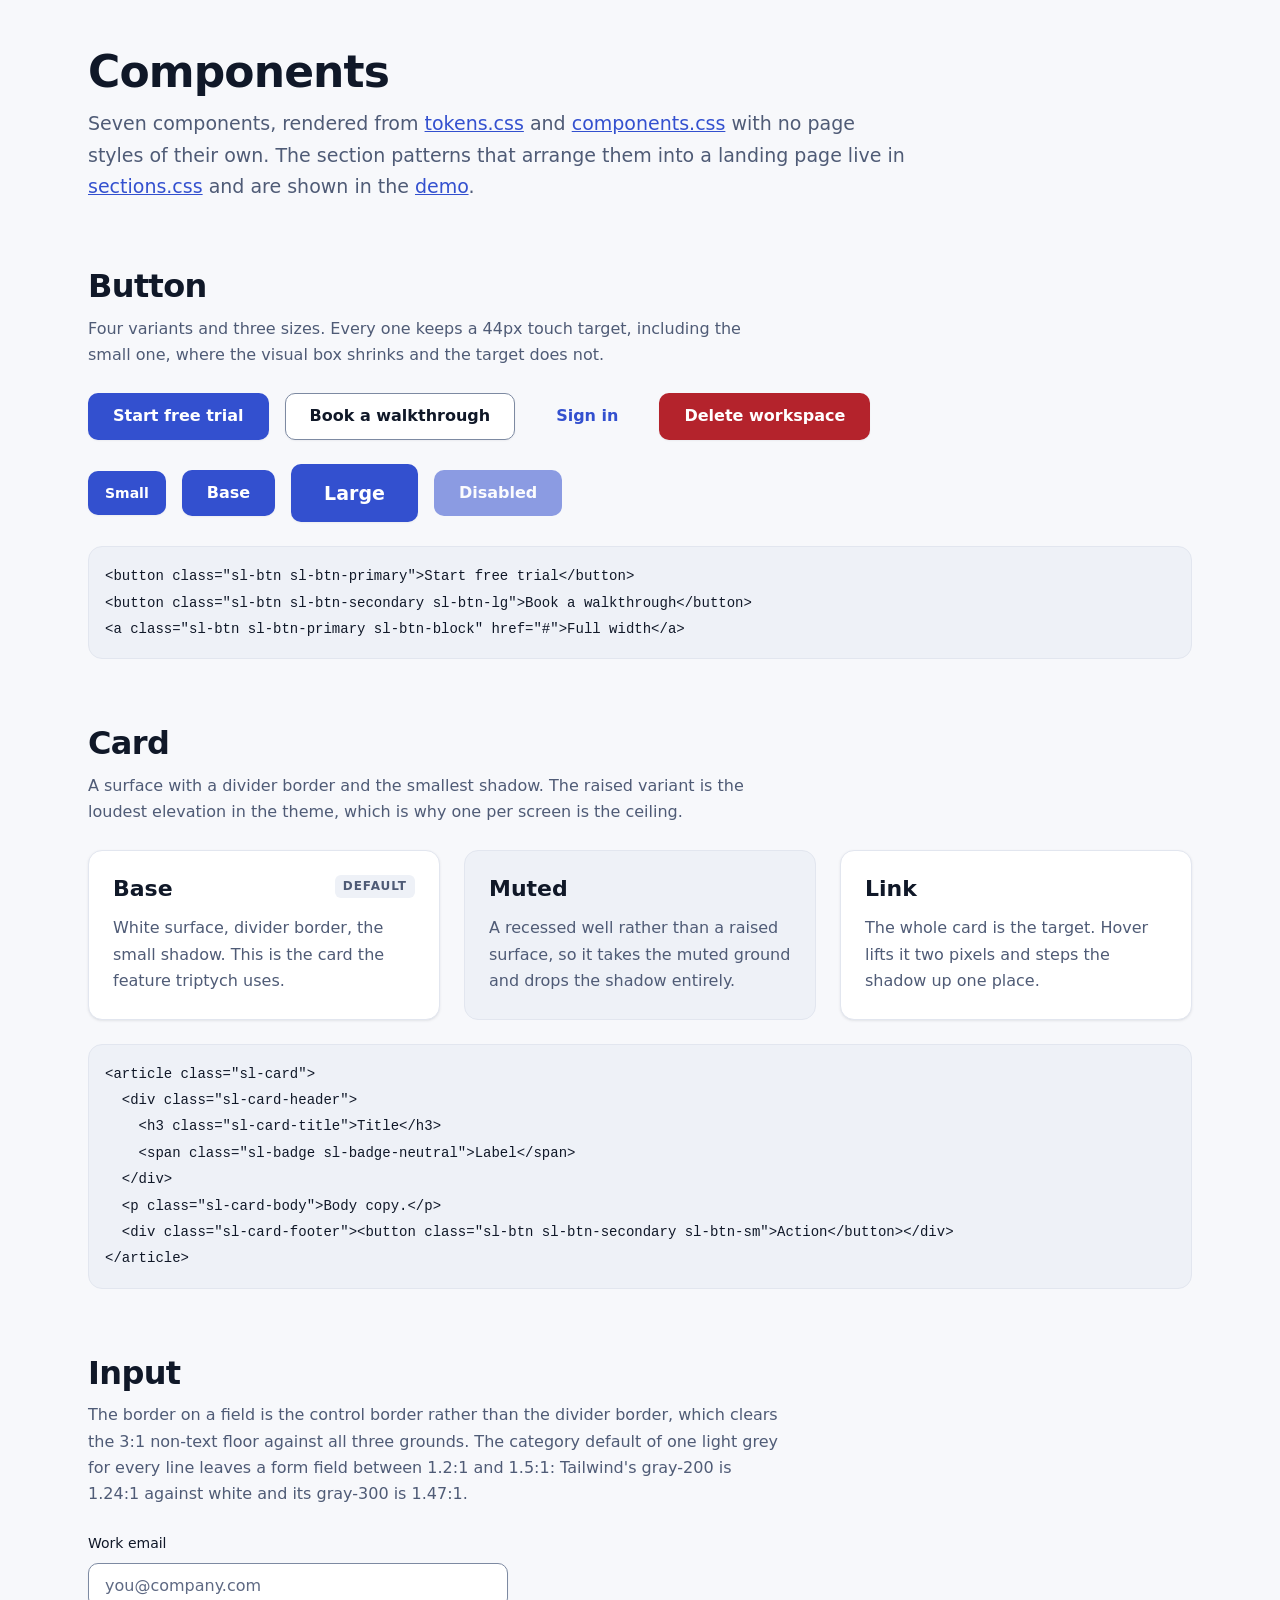
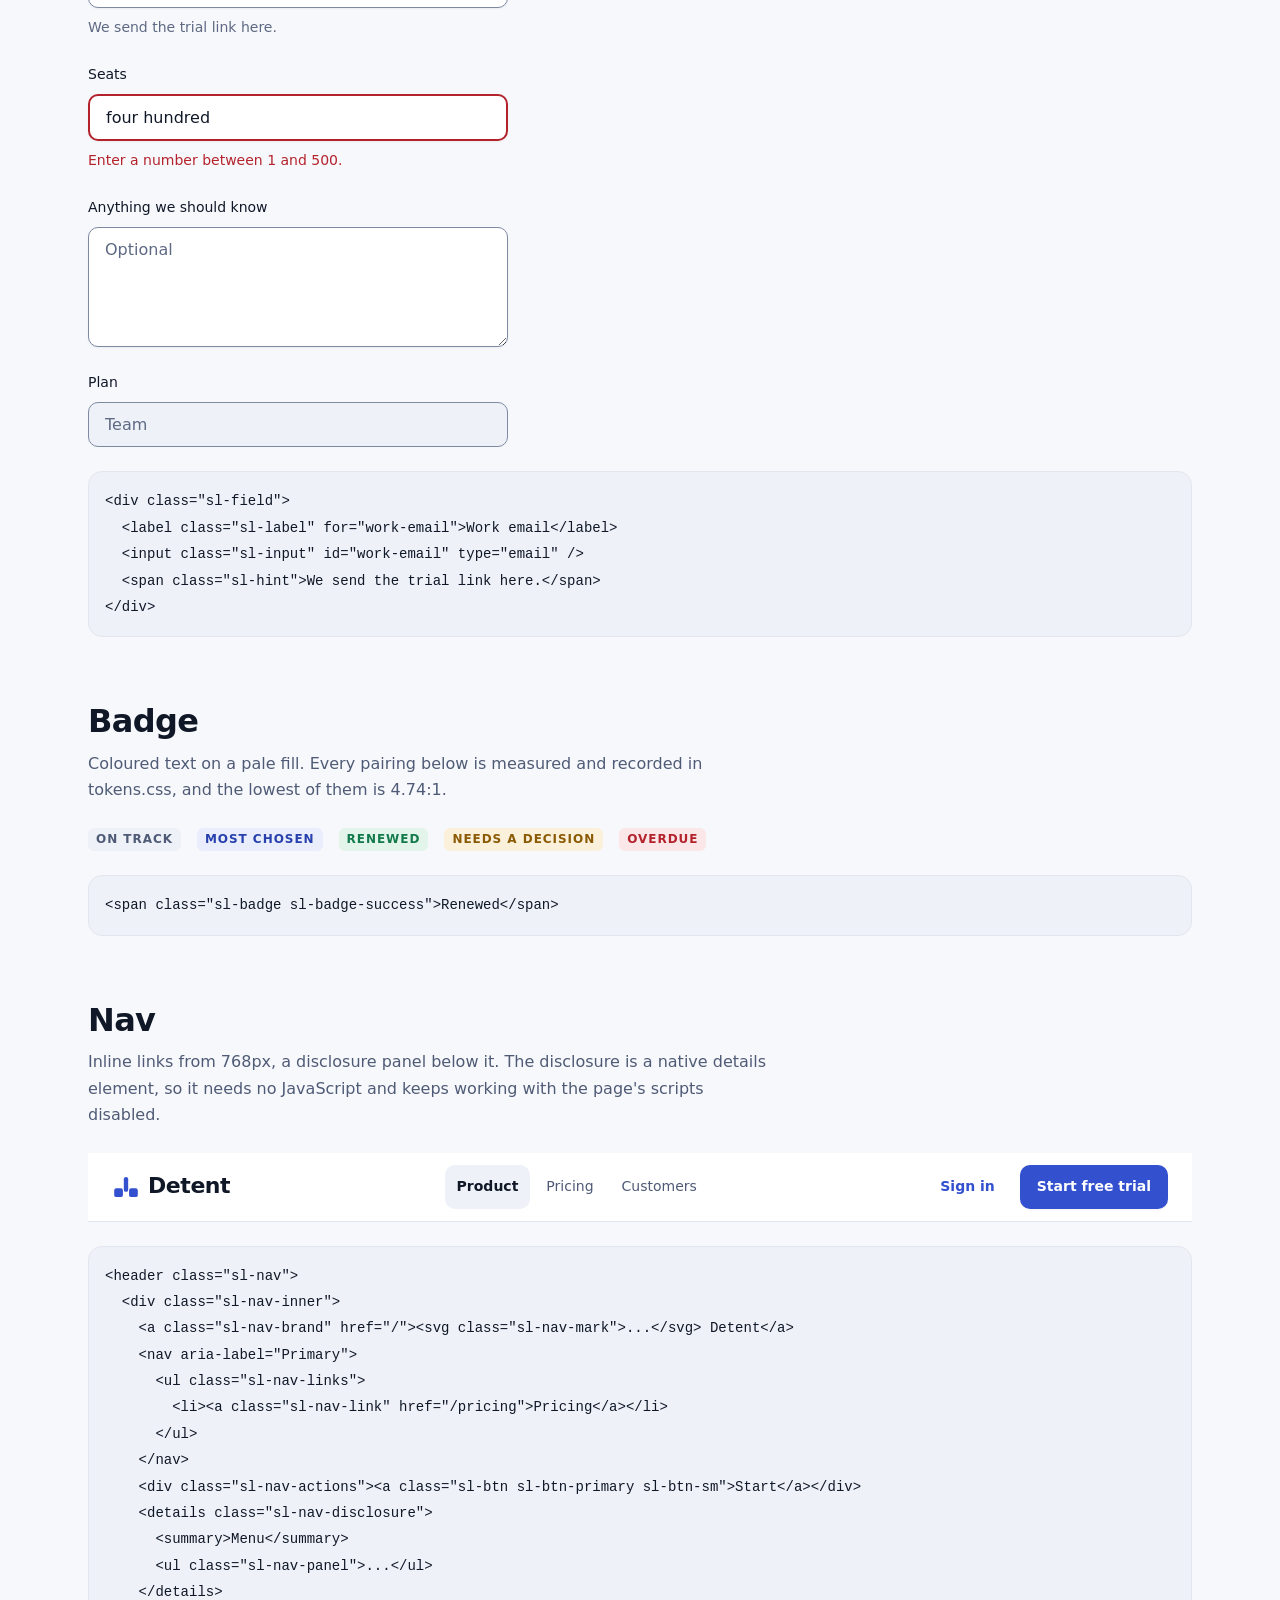
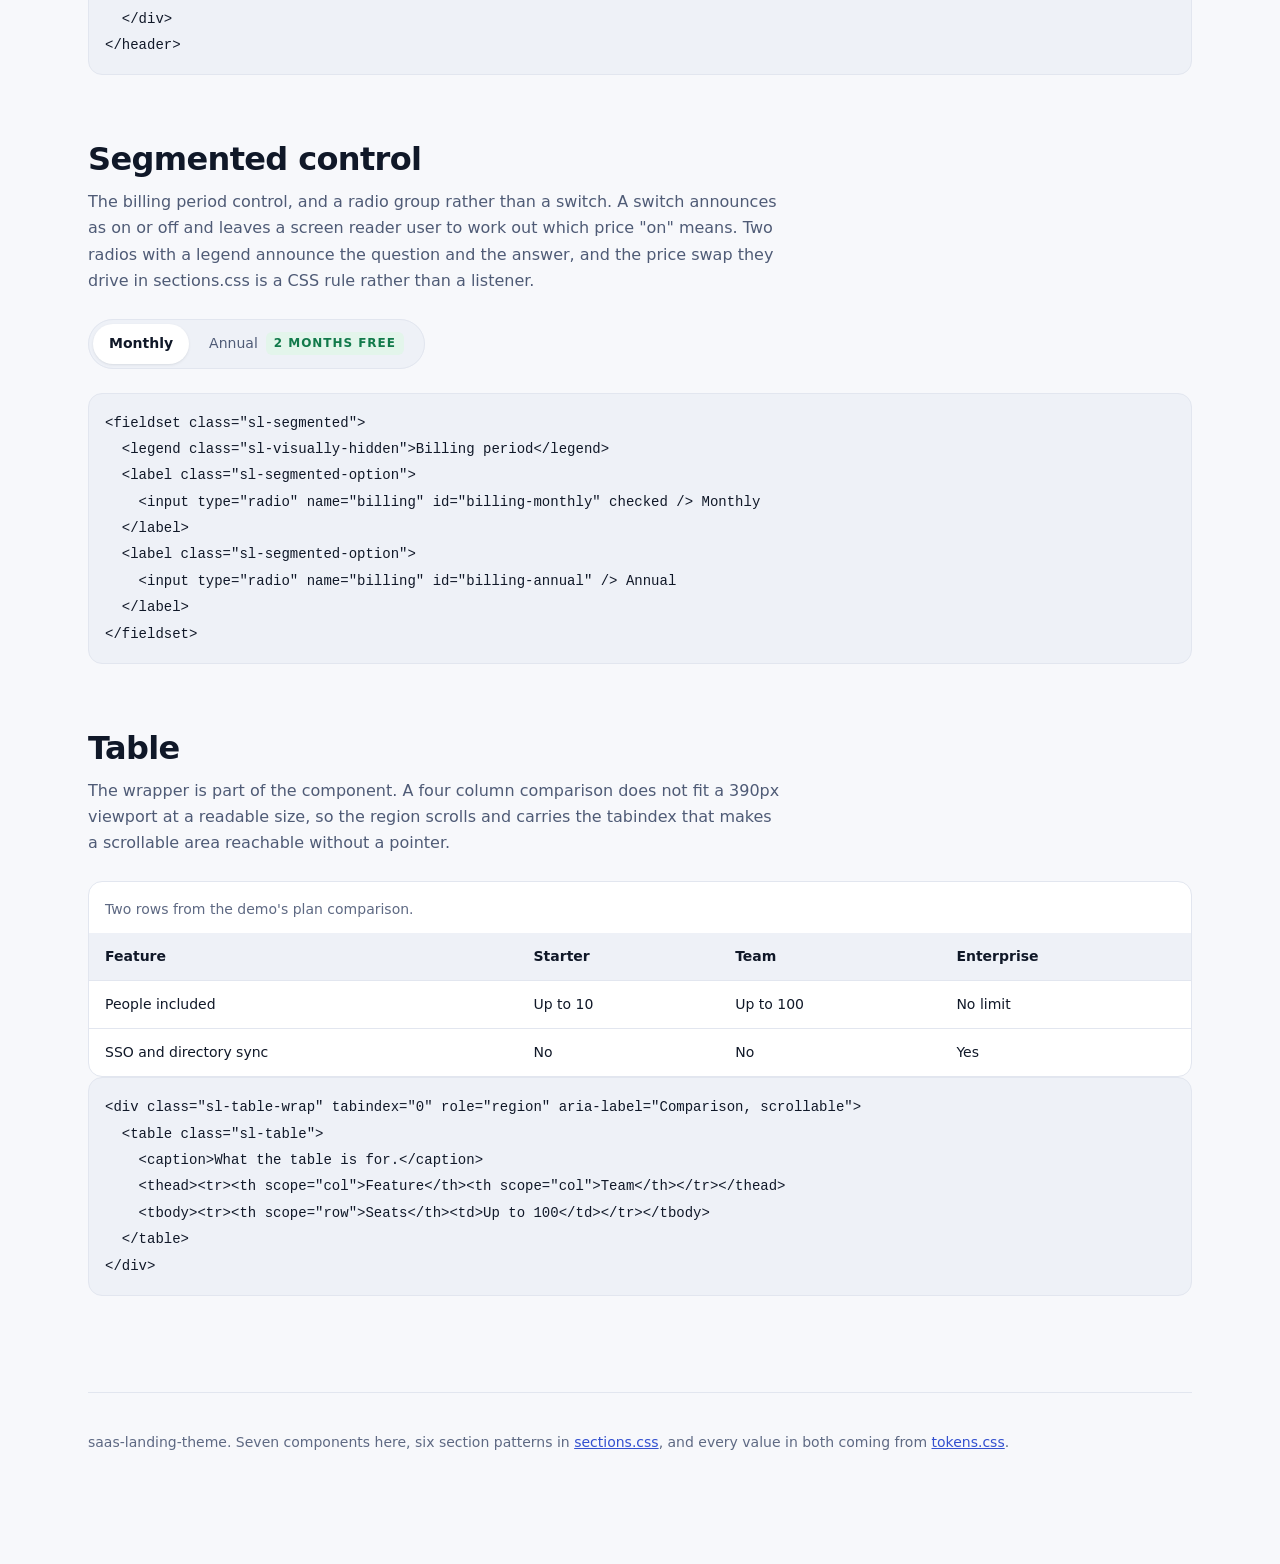
==== commit be48f827: "docs: replace the one inferred contrast figure with measured ones The claim that the category defaul" ====
--- a/components/index.html
+++ b/components/index.html
@@ -234,7 +234,8 @@
           The border on a field is the control border rather than the divider
           border, which clears the 3:1 non-text floor against all three
           grounds. The category default of one light grey for every line
-          leaves a form field at about 1.3:1.
+          leaves a form field between 1.2:1 and 1.5:1: Tailwind's gray-200 is
+          1.24:1 against white and its gray-300 is 1.47:1.
         </p>
 
         <div class="stack">
